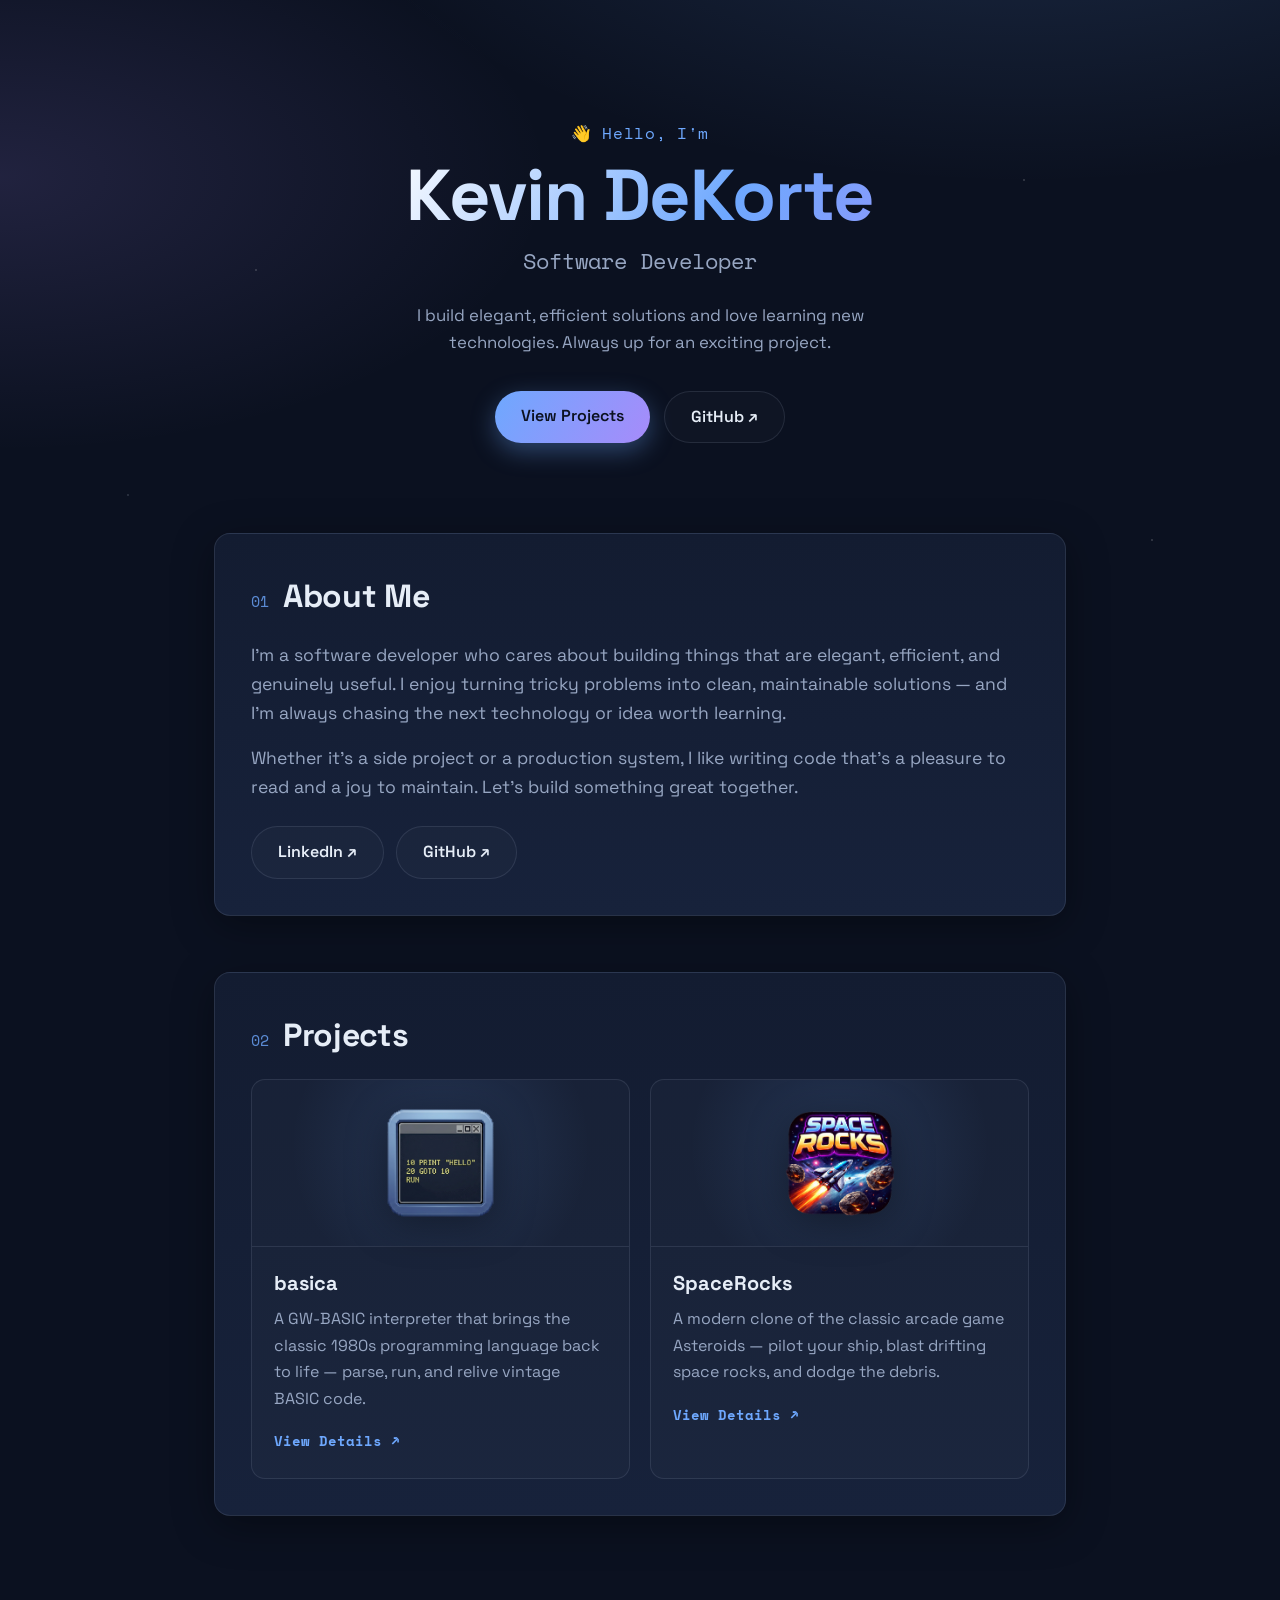
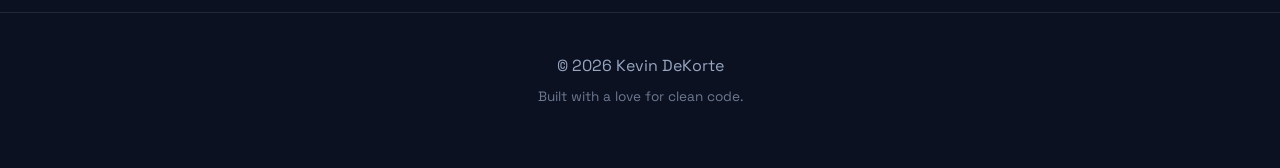
==== index.html @ 3522780a "Update project descriptions" ====
<!DOCTYPE html>
<html lang="en">
<head>
    <meta charset="UTF-8">
    <meta name="viewport" content="width=device-width, initial-scale=1.0">
    <meta name="description" content="Kevin DeKorte — Software Developer. Portfolio and projects.">
    <title>Kevin DeKorte — Software Developer</title>
    <link rel="preconnect" href="https://fonts.googleapis.com">
    <link rel="preconnect" href="https://fonts.gstatic.com" crossorigin>
    <link href="https://fonts.googleapis.com/css2?family=Space+Grotesk:wght@400;500;600;700&family=Space+Mono:wght@400;700&display=swap" rel="stylesheet">
    <link rel="stylesheet" href="style.css">
</head>
<body>
    <div class="stars" aria-hidden="true"></div>

    <header class="hero">
        <div class="hero-inner">
            <p class="eyebrow">👋 Hello, I'm</p>
            <h1>Kevin DeKorte</h1>
            <p class="tagline">Software Developer</p>
            <p class="hero-blurb">I build elegant, efficient solutions and love learning new technologies. Always up for an exciting project.</p>
            <div class="hero-actions">
                <a class="btn btn-primary" href="#projects">View Projects</a>
                <a class="btn btn-ghost" href="https://github.com/kdekorte" target="_blank" rel="noopener">GitHub ↗</a>
            </div>
        </div>
    </header>

    <main>
        <section id="about" class="section">
            <div class="section-head">
                <span class="section-index">01</span>
                <h2>About Me</h2>
            </div>
            <p class="lead">I'm a software developer who cares about building things that are elegant, efficient, and genuinely useful. I enjoy turning tricky problems into clean, maintainable solutions — and I'm always chasing the next technology or idea worth learning.</p>
            <p class="lead">Whether it's a side project or a production system, I like writing code that's a pleasure to read and a joy to maintain. Let's build something great together.</p>
            <div class="about-links">
                <a class="btn btn-ghost" href="https://www.linkedin.com/in/kevin-dekorte-9445943" target="_blank" rel="noopener">LinkedIn ↗</a>
                <a class="btn btn-ghost" href="https://github.com/kdekorte" target="_blank" rel="noopener">GitHub ↗</a>
            </div>
        </section>

        <section id="projects" class="section">
            <div class="section-head">
                <span class="section-index">02</span>
                <h2>Projects</h2>
            </div>
            <div class="project-grid">
                <article class="card">
                    <div class="card-media">
                        <img src="basica.png" alt="Basica icon" loading="lazy">
                    </div>
                    <div class="card-body">
                        <h3>basica</h3>
                        <p>A GW-BASIC interpreter that brings the classic 1980s programming language back to life — parse, run, and relive vintage BASIC code.</p>
                        <a class="card-link" href="https://github.com/kdekorte/basica" target="_blank" rel="noopener">View Details ↗</a>
                    </div>
                </article>

                <article class="card">
                    <div class="card-media">
                        <img src="Space Rocks arcade adventure in space.png" alt="SpaceRocks icon" loading="lazy">
                    </div>
                    <div class="card-body">
                        <h3>SpaceRocks</h3>
                        <p>A modern clone of the classic arcade game Asteroids — pilot your ship, blast drifting space rocks, and dodge the debris.</p>
                        <a class="card-link" href="https://github.com/kdekorte/SpaceRocks" target="_blank" rel="noopener">View Details ↗</a>
                    </div>
                </article>
            </div>
        </section>
    </main>

    <footer>
        <p>&copy; 2026 Kevin DeKorte</p>
        <p class="footer-sub">Built with a love for clean code.</p>
    </footer>
</body>
</html>
---- style.css ----
:root {
    --bg: #0b1120;
    --bg-elev: #131c31;
    --bg-card: #17223b;
    --border: rgba(148, 163, 184, 0.16);
    --text: #e6edf7;
    --muted: #97a6c2;
    --accent: #6ea8fe;
    --accent-2: #a78bfa;
    --radius: 16px;
    --shadow: 0 10px 40px rgba(0, 0, 0, 0.35);
    --maxw: 900px;
}

* {
    box-sizing: border-box;
}

html {
    scroll-behavior: smooth;
}

body {
    font-family: 'Space Grotesk', system-ui, sans-serif;
    margin: 0;
    padding: 0;
    color: var(--text);
    background:
        radial-gradient(1200px 600px at 80% -10%, rgba(110, 168, 254, 0.18), transparent 60%),
        radial-gradient(1000px 500px at 0% 10%, rgba(167, 139, 250, 0.14), transparent 55%),
        var(--bg);
    line-height: 1.65;
    min-height: 100vh;
    -webkit-font-smoothing: antialiased;
}

/* Subtle starfield */
.stars {
    position: fixed;
    inset: 0;
    z-index: -1;
    pointer-events: none;
    background-image:
        radial-gradient(1px 1px at 20% 30%, #fff, transparent),
        radial-gradient(1px 1px at 60% 70%, #cbd5e1, transparent),
        radial-gradient(1px 1px at 80% 20%, #fff, transparent),
        radial-gradient(1px 1px at 35% 85%, #dbeafe, transparent),
        radial-gradient(1px 1px at 90% 60%, #fff, transparent),
        radial-gradient(1px 1px at 10% 55%, #cbd5e1, transparent);
    background-size: 100% 100%;
    opacity: 0.5;
}

/* ---------- Hero ---------- */
.hero {
    text-align: center;
    padding: 120px 24px 90px;
}

.hero-inner {
    max-width: var(--maxw);
    margin: 0 auto;
    animation: rise 0.7s ease both;
}

.eyebrow {
    font-family: 'Space Mono', monospace;
    color: var(--accent);
    letter-spacing: 0.04em;
    margin: 0 0 12px;
}

.hero h1 {
    font-size: clamp(2.6rem, 7vw, 4.5rem);
    line-height: 1.05;
    margin: 0;
    background: linear-gradient(120deg, #fff 20%, var(--accent) 60%, var(--accent-2) 100%);
    -webkit-background-clip: text;
    background-clip: text;
    color: transparent;
    letter-spacing: -0.02em;
}

.tagline {
    font-family: 'Space Mono', monospace;
    font-size: clamp(1rem, 2.5vw, 1.35rem);
    color: var(--muted);
    margin: 10px 0 0;
}

.hero-blurb {
    max-width: 560px;
    margin: 22px auto 0;
    color: var(--muted);
    font-size: 1.05rem;
}

.hero-actions {
    display: flex;
    gap: 14px;
    justify-content: center;
    flex-wrap: wrap;
    margin-top: 34px;
}

.btn {
    display: inline-block;
    padding: 12px 26px;
    border-radius: 999px;
    font-weight: 600;
    text-decoration: none;
    transition: transform 0.15s ease, box-shadow 0.2s ease, background 0.2s ease;
}

.btn-primary {
    color: #0b1120;
    background: linear-gradient(120deg, var(--accent), var(--accent-2));
    box-shadow: 0 8px 24px rgba(110, 168, 254, 0.35);
}

.btn-primary:hover {
    transform: translateY(-2px);
    box-shadow: 0 12px 30px rgba(110, 168, 254, 0.45);
}

.btn-ghost {
    color: var(--text);
    border: 1px solid var(--border);
    background: rgba(255, 255, 255, 0.02);
}

.btn-ghost:hover {
    transform: translateY(-2px);
    border-color: var(--accent);
    color: var(--accent);
}

/* ---------- Sections ---------- */
main {
    max-width: var(--maxw);
    margin: 0 auto;
    padding: 0 24px 40px;
}

.section {
    margin: 0 0 56px;
    padding: 36px;
    background: linear-gradient(180deg, var(--bg-elev), var(--bg-card));
    border: 1px solid var(--border);
    border-radius: var(--radius);
    box-shadow: var(--shadow);
}

.section-head {
    display: flex;
    align-items: baseline;
    gap: 14px;
    margin-bottom: 18px;
}

.section-index {
    font-family: 'Space Mono', monospace;
    color: var(--accent);
    font-size: 0.95rem;
    opacity: 0.8;
}

.section h2 {
    margin: 0;
    font-size: clamp(1.5rem, 4vw, 2rem);
    letter-spacing: -0.01em;
}

.lead {
    margin: 0 0 16px;
    color: var(--muted);
    font-size: 1.1rem;
}

.lead:last-of-type {
    margin-bottom: 0;
}

.about-links {
    display: flex;
    gap: 12px;
    flex-wrap: wrap;
    margin-top: 24px;
}

/* ---------- Project cards ---------- */
.project-grid {
    display: grid;
    grid-template-columns: repeat(auto-fit, minmax(240px, 1fr));
    gap: 20px;
}

.card {
    display: flex;
    flex-direction: column;
    background: rgba(255, 255, 255, 0.02);
    border: 1px solid var(--border);
    border-radius: 14px;
    overflow: hidden;
    transition: transform 0.2s ease, border-color 0.2s ease, box-shadow 0.2s ease;
}

.card:hover {
    transform: translateY(-6px);
    border-color: var(--accent);
    box-shadow: 0 16px 40px rgba(0, 0, 0, 0.4);
}

.card-media {
    display: flex;
    align-items: center;
    justify-content: center;
    padding: 28px;
    background: radial-gradient(circle at 50% 40%, rgba(110, 168, 254, 0.15), transparent 70%);
}

.card-media img {
    width: 110px;
    height: 110px;
    object-fit: contain;
    filter: drop-shadow(0 8px 20px rgba(0, 0, 0, 0.4));
}

.card-body {
    padding: 20px 22px 24px;
    border-top: 1px solid var(--border);
}

.card-body h3 {
    margin: 0 0 6px;
    font-size: 1.25rem;
}

.card-body p {
    margin: 0 0 16px;
    color: var(--muted);
}

.card-link {
    font-family: 'Space Mono', monospace;
    font-size: 0.9rem;
    color: var(--accent);
    text-decoration: none;
    font-weight: 700;
}

.card-link:hover {
    color: var(--accent-2);
}

/* ---------- Footer ---------- */
footer {
    text-align: center;
    padding: 40px 24px 60px;
    color: var(--muted);
    border-top: 1px solid var(--border);
}

footer p {
    margin: 0;
}

.footer-sub {
    font-size: 0.85rem;
    opacity: 0.7;
    margin-top: 6px;
}

/* ---------- Animation ---------- */
@keyframes rise {
    from { opacity: 0; transform: translateY(18px); }
    to   { opacity: 1; transform: translateY(0); }
}

@media (prefers-reduced-motion: reduce) {
    * { animation: none !important; scroll-behavior: auto; }
}

/* ---------- Responsive ---------- */
@media (max-width: 600px) {
    .hero { padding: 80px 20px 60px; }
    .section { padding: 26px 20px; }
}
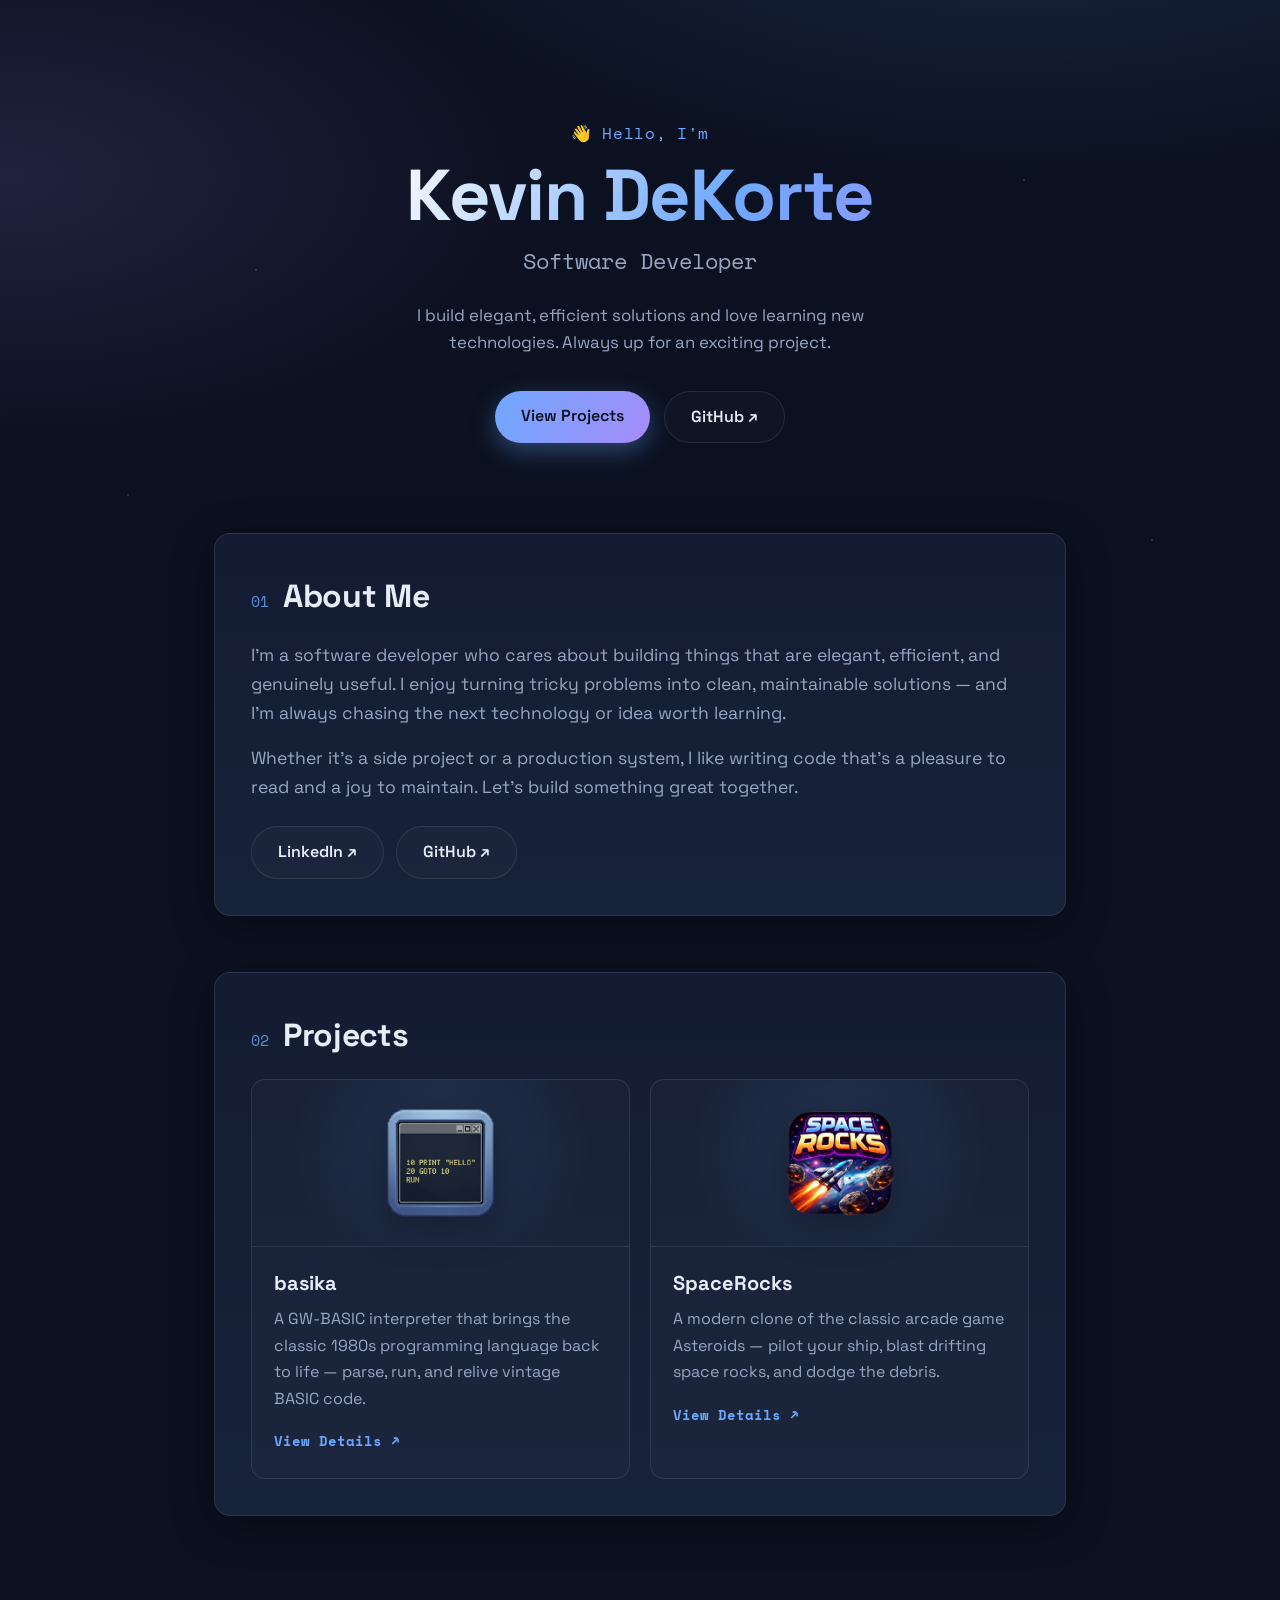
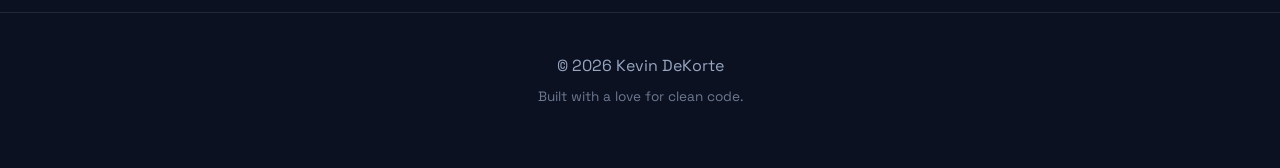
==== commit 9002efb7: "Rename basica to basika" ====
--- a/index.html
+++ b/index.html
@@ -48,12 +48,12 @@
             <div class="project-grid">
                 <article class="card">
                     <div class="card-media">
-                        <img src="basica.png" alt="Basica icon" loading="lazy">
+                        <img src="basika.png" alt="basika icon" loading="lazy">
                     </div>
                     <div class="card-body">
-                        <h3>basica</h3>
+                        <h3>basika</h3>
                         <p>A GW-BASIC interpreter that brings the classic 1980s programming language back to life — parse, run, and relive vintage BASIC code.</p>
-                        <a class="card-link" href="https://github.com/kdekorte/basica" target="_blank" rel="noopener">View Details ↗</a>
+                        <a class="card-link" href="https://github.com/kdekorte/basika" target="_blank" rel="noopener">View Details ↗</a>
                     </div>
                 </article>
 
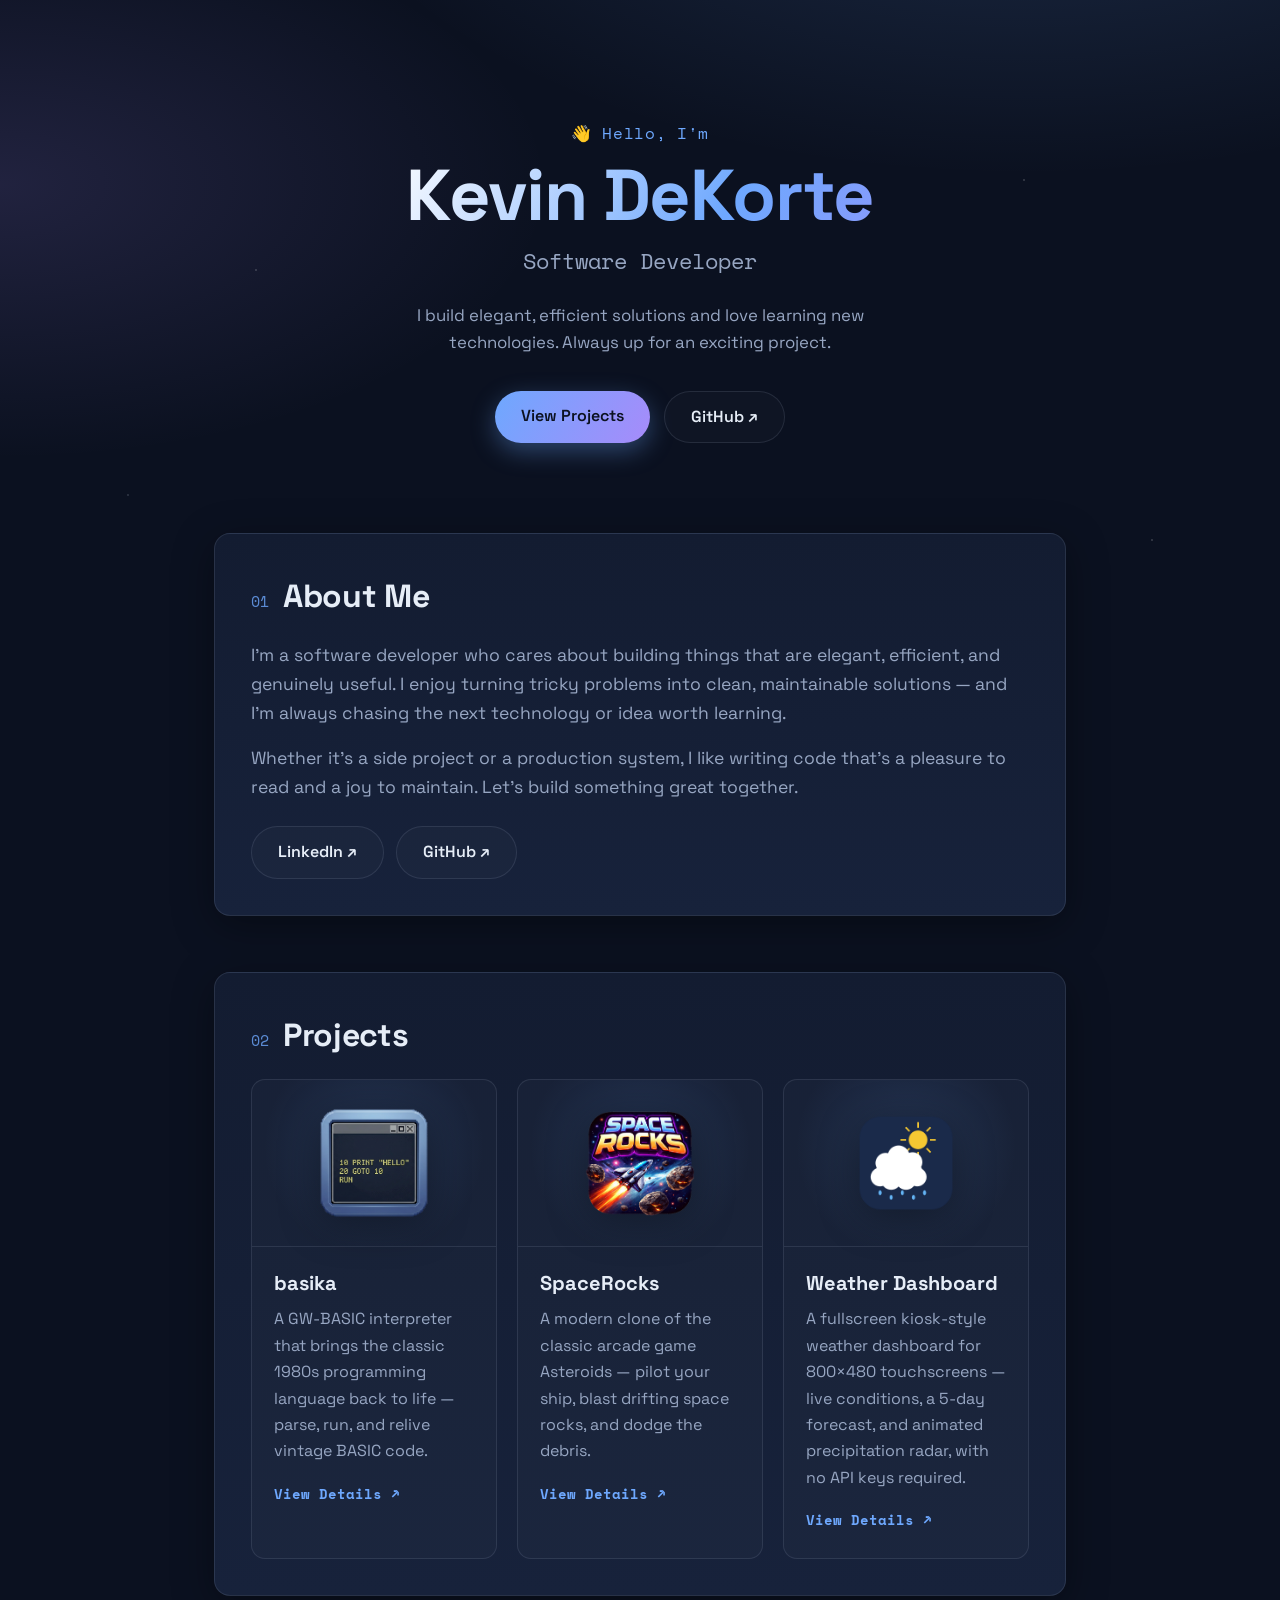
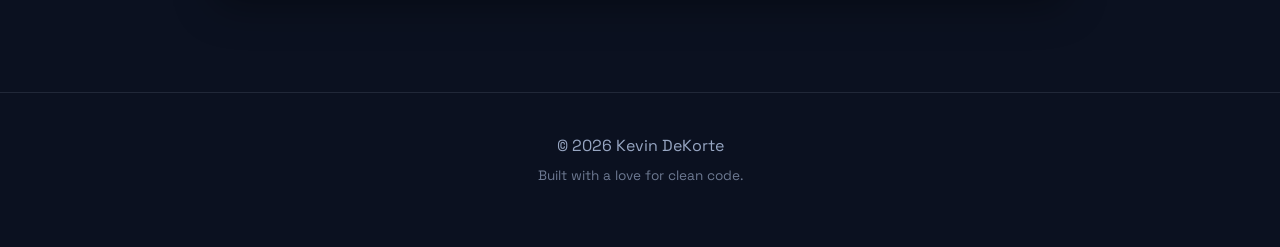
==== commit f2f25ba4: "Add Weather Dashboard project Third project card, linking to kdekorte/weather-dashboard. Uses the ap" ====
--- a/index.html
+++ b/index.html
@@ -67,6 +67,17 @@
                         <a class="card-link" href="https://github.com/kdekorte/SpaceRocks" target="_blank" rel="noopener">View Details ↗</a>
                     </div>
                 </article>
+
+                <article class="card">
+                    <div class="card-media">
+                        <img src="weather-dashboard.png" alt="Weather Dashboard icon" loading="lazy">
+                    </div>
+                    <div class="card-body">
+                        <h3>Weather Dashboard</h3>
+                        <p>A fullscreen kiosk-style weather dashboard for 800×480 touchscreens — live conditions, a 5-day forecast, and animated precipitation radar, with no API keys required.</p>
+                        <a class="card-link" href="https://github.com/kdekorte/weather-dashboard" target="_blank" rel="noopener">View Details ↗</a>
+                    </div>
+                </article>
             </div>
         </section>
     </main>
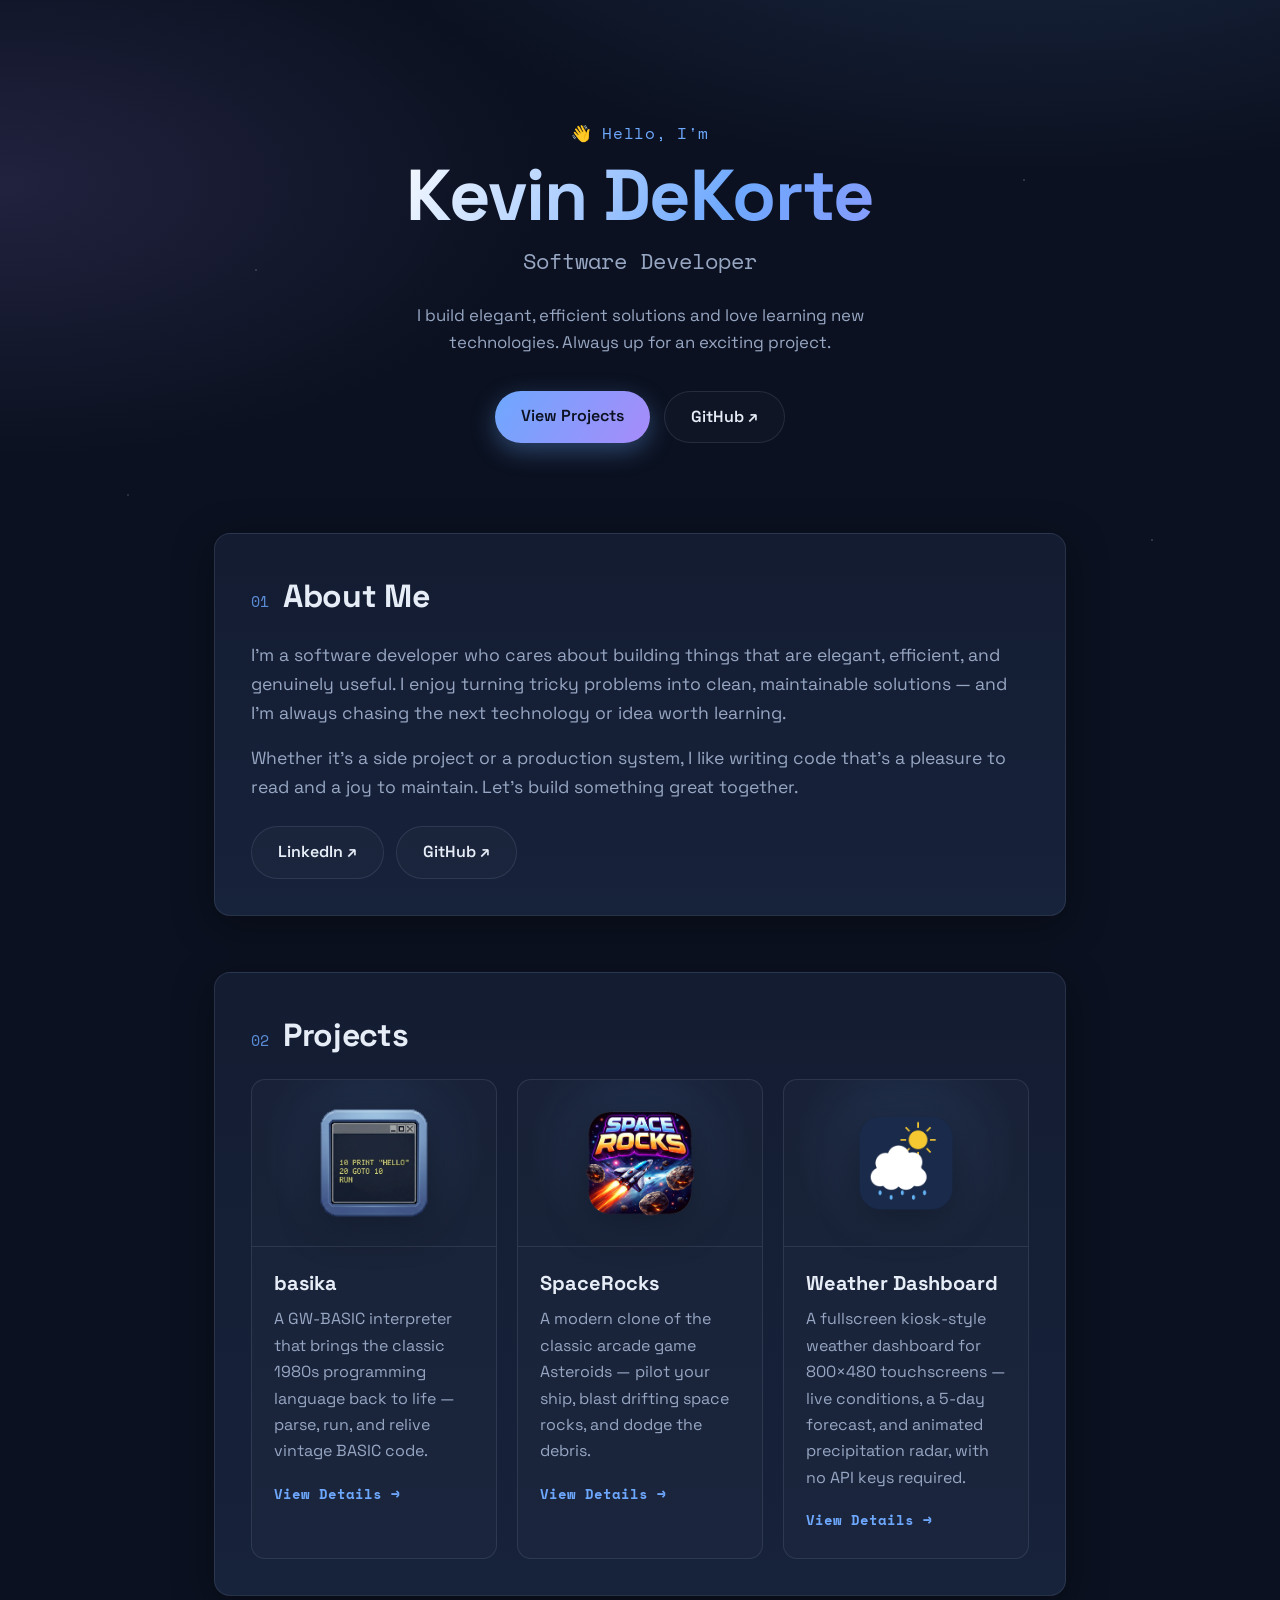
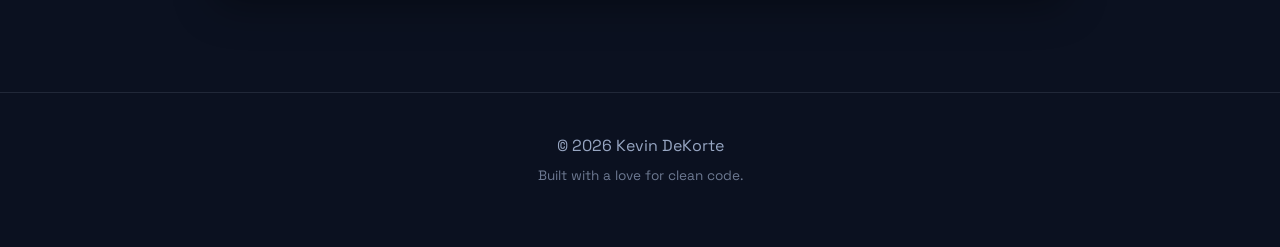
==== commit e611b0ad: "Add project detail pages with description and dev notes sections Add basika.html, spacerocks.html, a" ====
--- a/index.html
+++ b/index.html
@@ -1,5 +1,6 @@
 <!DOCTYPE html>
 <html lang="en">
+<script async src="https://pagead2.googlesyndication.com/pagead/js/adsbygoogle.js?client=ca-pub-9617520842418047" crossorigin="anonymous"></script>
 <head>
     <meta charset="UTF-8">
     <meta name="viewport" content="width=device-width, initial-scale=1.0">
@@ -53,7 +54,7 @@
                     <div class="card-body">
                         <h3>basika</h3>
                         <p>A GW-BASIC interpreter that brings the classic 1980s programming language back to life — parse, run, and relive vintage BASIC code.</p>
-                        <a class="card-link" href="https://github.com/kdekorte/basika" target="_blank" rel="noopener">View Details ↗</a>
+                        <a class="card-link" href="basika.html">View Details →</a>
                     </div>
                 </article>
 
@@ -64,7 +65,7 @@
                     <div class="card-body">
                         <h3>SpaceRocks</h3>
                         <p>A modern clone of the classic arcade game Asteroids — pilot your ship, blast drifting space rocks, and dodge the debris.</p>
-                        <a class="card-link" href="https://github.com/kdekorte/SpaceRocks" target="_blank" rel="noopener">View Details ↗</a>
+                        <a class="card-link" href="spacerocks.html">View Details →</a>
                     </div>
                 </article>
 
@@ -75,7 +76,7 @@
                     <div class="card-body">
                         <h3>Weather Dashboard</h3>
                         <p>A fullscreen kiosk-style weather dashboard for 800×480 touchscreens — live conditions, a 5-day forecast, and animated precipitation radar, with no API keys required.</p>
-                        <a class="card-link" href="https://github.com/kdekorte/weather-dashboard" target="_blank" rel="noopener">View Details ↗</a>
+                        <a class="card-link" href="weather-dashboard.html">View Details →</a>
                     </div>
                 </article>
             </div>
--- a/style.css
+++ b/style.css
@@ -253,6 +253,85 @@
     color: var(--accent-2);
 }
 
+/* ---------- Project detail header ---------- */
+.detail-hero {
+    text-align: center;
+    padding: 80px 24px 60px;
+}
+
+.detail-hero-inner {
+    max-width: var(--maxw);
+    margin: 0 auto;
+    display: flex;
+    flex-direction: column;
+    align-items: center;
+    animation: rise 0.7s ease both;
+}
+
+.back-link {
+    align-self: flex-start;
+    font-family: 'Space Mono', monospace;
+    font-size: 0.9rem;
+    color: var(--muted);
+    text-decoration: none;
+    margin-bottom: 28px;
+    transition: color 0.2s ease;
+}
+
+.back-link:hover {
+    color: var(--accent);
+}
+
+.detail-icon {
+    width: 110px;
+    height: 110px;
+    object-fit: contain;
+    filter: drop-shadow(0 8px 20px rgba(0, 0, 0, 0.4));
+    margin-bottom: 20px;
+}
+
+.detail-hero-inner h1 {
+    font-size: clamp(2rem, 6vw, 3rem);
+    margin: 0 0 20px;
+    background: linear-gradient(120deg, #fff 20%, var(--accent) 60%, var(--accent-2) 100%);
+    -webkit-background-clip: text;
+    background-clip: text;
+    color: transparent;
+    letter-spacing: -0.02em;
+}
+
+/* ---------- Development notes ---------- */
+.notes {
+    display: flex;
+    flex-direction: column;
+    gap: 20px;
+}
+
+.note {
+    padding: 18px 20px;
+    background: rgba(255, 255, 255, 0.02);
+    border: 1px solid var(--border);
+    border-left: 3px solid var(--accent);
+    border-radius: 10px;
+}
+
+.note-date {
+    font-family: 'Space Mono', monospace;
+    color: var(--accent);
+    font-size: 0.85rem;
+    margin: 0 0 8px;
+}
+
+.note p:last-child {
+    margin-bottom: 0;
+}
+
+.notes:empty::before {
+    content: "No development notes yet.";
+    color: var(--muted);
+    font-style: italic;
+}
+
 /* ---------- Footer ---------- */
 footer {
     text-align: center;
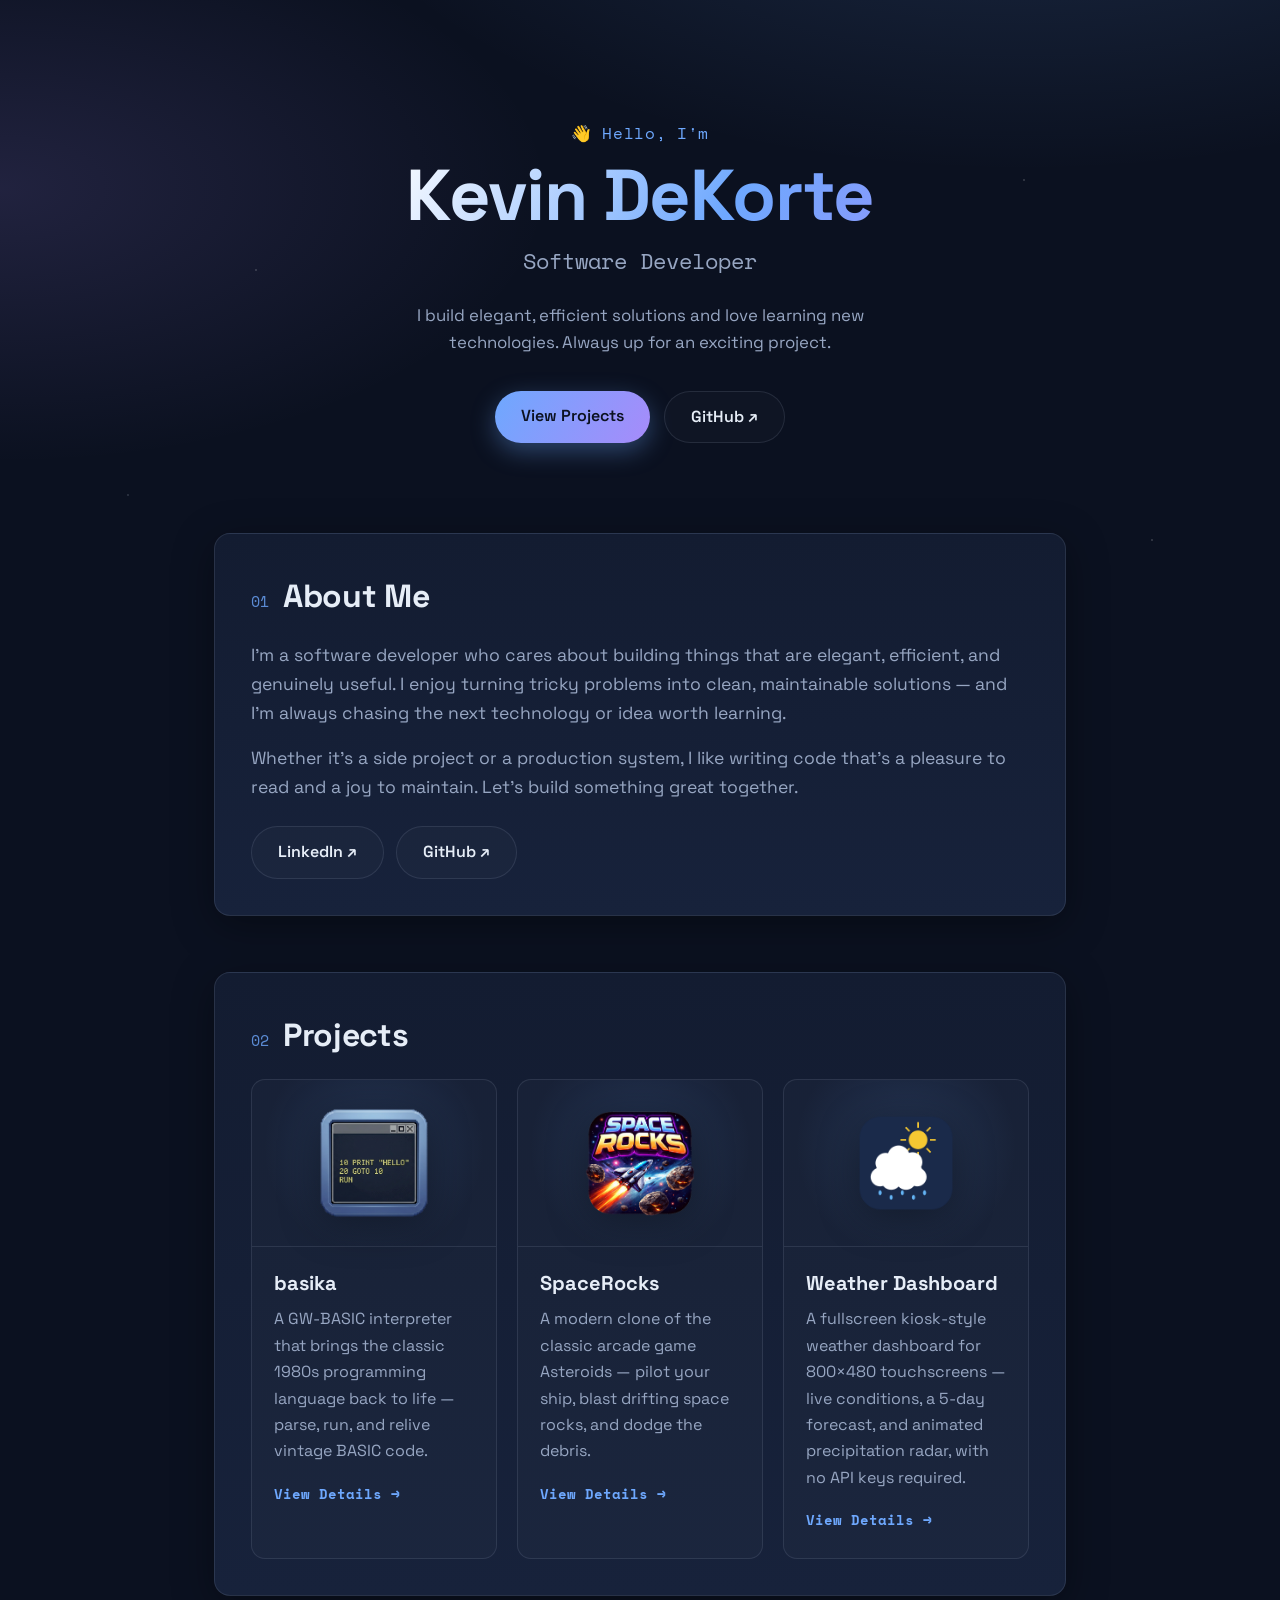
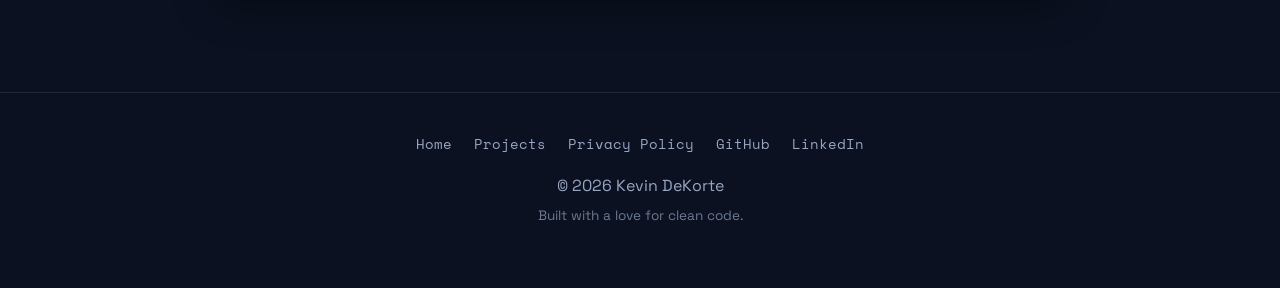
==== commit c7819253: "Expand project pages and prepare site for AdSense review - Add screenshots, features, and getting-st" ====
--- a/index.html
+++ b/index.html
@@ -1,11 +1,12 @@
 <!DOCTYPE html>
 <html lang="en">
-<script async src="https://pagead2.googlesyndication.com/pagead/js/adsbygoogle.js?client=ca-pub-9617520842418047" crossorigin="anonymous"></script>
 <head>
     <meta charset="UTF-8">
     <meta name="viewport" content="width=device-width, initial-scale=1.0">
     <meta name="description" content="Kevin DeKorte — Software Developer. Portfolio and projects.">
     <title>Kevin DeKorte — Software Developer</title>
+    <link rel="canonical" href="https://kdekorte.github.io/">
+    <script async src="https://pagead2.googlesyndication.com/pagead/js/adsbygoogle.js?client=ca-pub-9617520842418047" crossorigin="anonymous"></script>
     <link rel="preconnect" href="https://fonts.googleapis.com">
     <link rel="preconnect" href="https://fonts.gstatic.com" crossorigin>
     <link href="https://fonts.googleapis.com/css2?family=Space+Grotesk:wght@400;500;600;700&family=Space+Mono:wght@400;700&display=swap" rel="stylesheet">
@@ -84,6 +85,13 @@
     </main>
 
     <footer>
+        <nav class="footer-nav" aria-label="Site">
+            <a href="index.html">Home</a>
+            <a href="index.html#projects">Projects</a>
+            <a href="privacy.html">Privacy Policy</a>
+            <a href="https://github.com/kdekorte" target="_blank" rel="noopener">GitHub</a>
+            <a href="https://www.linkedin.com/in/kevin-dekorte-9445943" target="_blank" rel="noopener">LinkedIn</a>
+        </nav>
         <p>&copy; 2026 Kevin DeKorte</p>
         <p class="footer-sub">Built with a love for clean code.</p>
     </footer>
--- a/style.css
+++ b/style.css
@@ -300,6 +300,84 @@
     letter-spacing: -0.02em;
 }
 
+/* ---------- Project detail content ---------- */
+.screenshots {
+    display: flex;
+    flex-direction: column;
+    gap: 32px;
+}
+
+.screenshot {
+    margin: 0;
+}
+
+.screenshot img {
+    display: block;
+    width: 100%;
+    height: auto;
+    border-radius: 10px;
+    border: 1px solid var(--border);
+    box-shadow: 0 10px 30px rgba(0, 0, 0, 0.4);
+}
+
+.screenshot figcaption {
+    margin-top: 12px;
+    color: var(--muted);
+    font-size: 0.9rem;
+    text-align: center;
+}
+
+.feature-list {
+    margin: 0;
+    padding-left: 1.2em;
+    color: var(--muted);
+}
+
+.feature-list li {
+    margin-bottom: 10px;
+}
+
+.feature-list li:last-child {
+    margin-bottom: 0;
+}
+
+.feature-list strong {
+    color: var(--text);
+}
+
+.detail-sub {
+    margin: 24px 0 10px;
+    font-size: 1.1rem;
+}
+
+.section p {
+    color: var(--muted);
+}
+
+.section code {
+    font-family: 'Space Mono', monospace;
+    font-size: 0.88em;
+    color: var(--text);
+}
+
+.section pre {
+    margin: 0 0 16px;
+    padding: 16px 18px;
+    overflow-x: auto;
+    background: rgba(0, 0, 0, 0.3);
+    border: 1px solid var(--border);
+    border-radius: 10px;
+    line-height: 1.5;
+}
+
+.section pre:last-child {
+    margin-bottom: 0;
+}
+
+.section a:not(.btn) {
+    color: var(--accent);
+}
+
 /* ---------- Development notes ---------- */
 .notes {
     display: flex;
@@ -344,6 +422,26 @@
     margin: 0;
 }
 
+.footer-nav {
+    display: flex;
+    flex-wrap: wrap;
+    justify-content: center;
+    gap: 8px 22px;
+    margin-bottom: 18px;
+}
+
+.footer-nav a {
+    font-family: 'Space Mono', monospace;
+    font-size: 0.85rem;
+    color: var(--muted);
+    text-decoration: none;
+    transition: color 0.2s ease;
+}
+
+.footer-nav a:hover {
+    color: var(--accent);
+}
+
 .footer-sub {
     font-size: 0.85rem;
     opacity: 0.7;
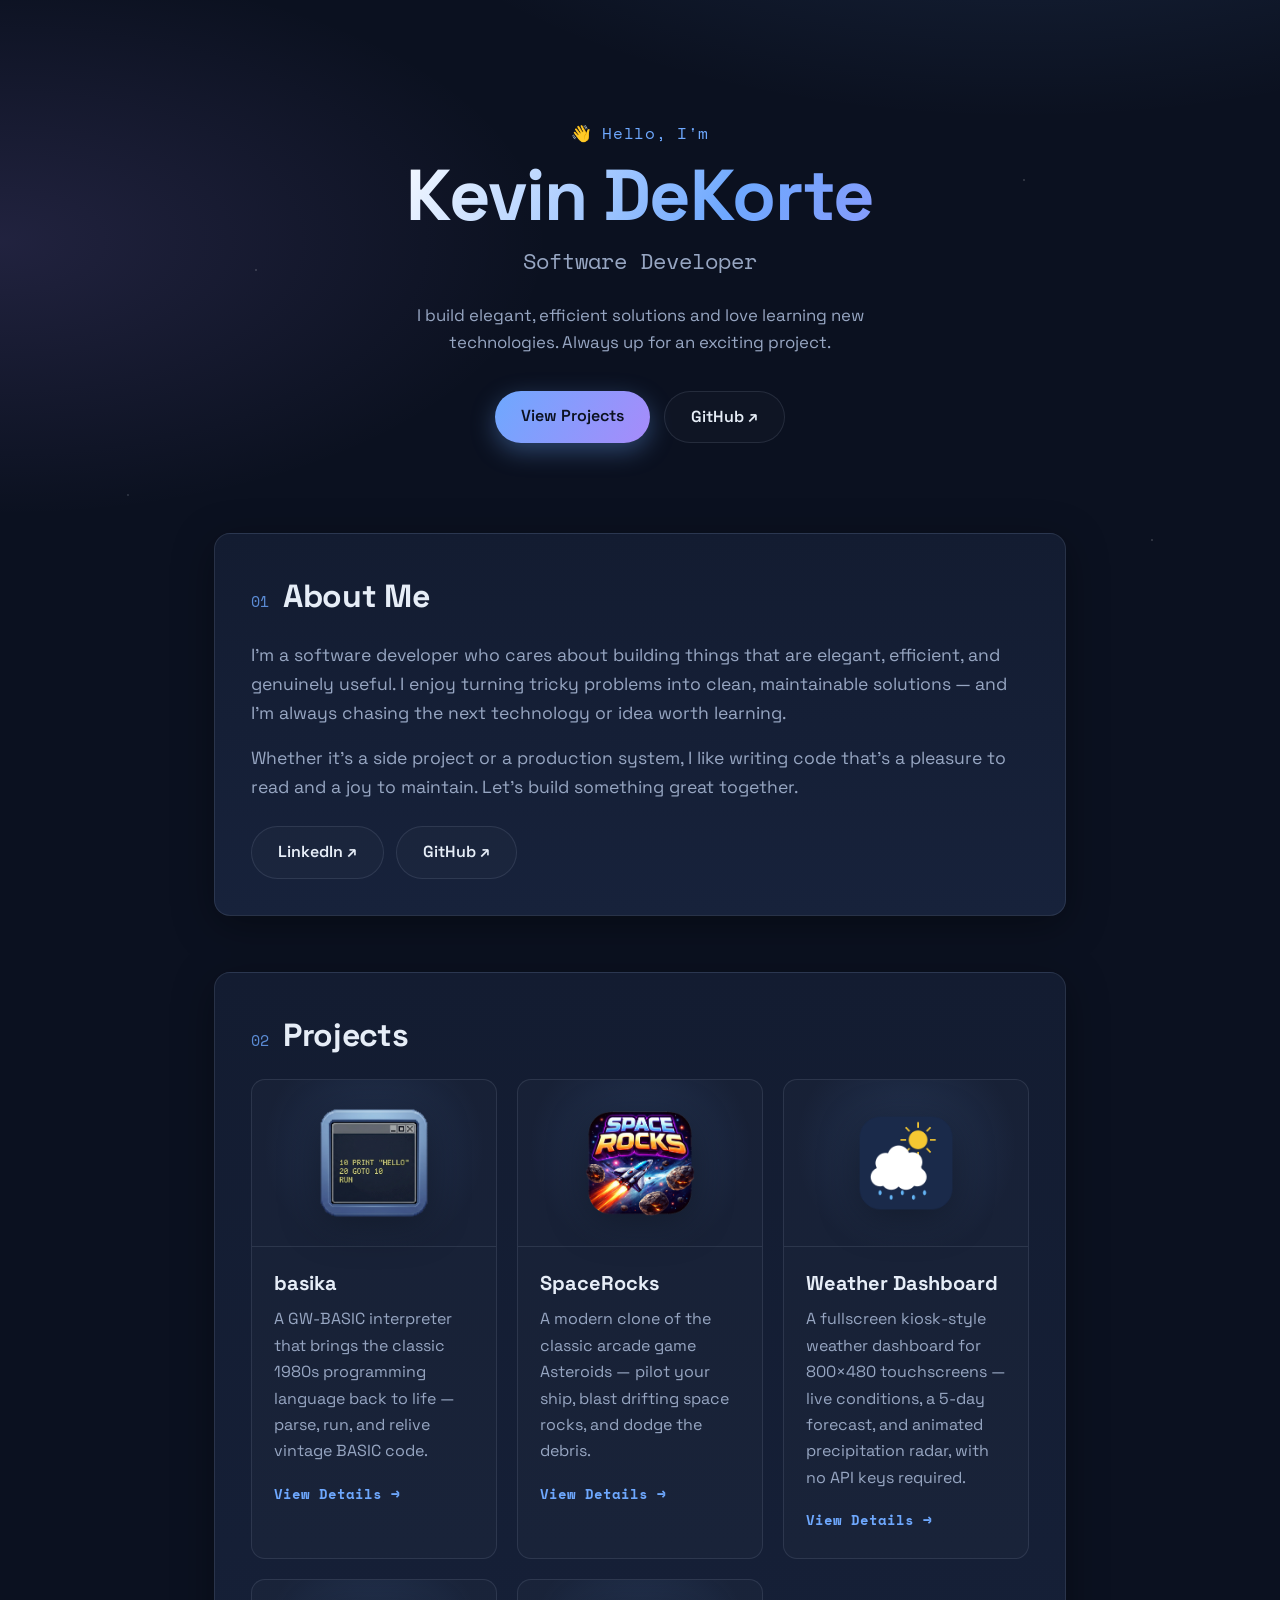
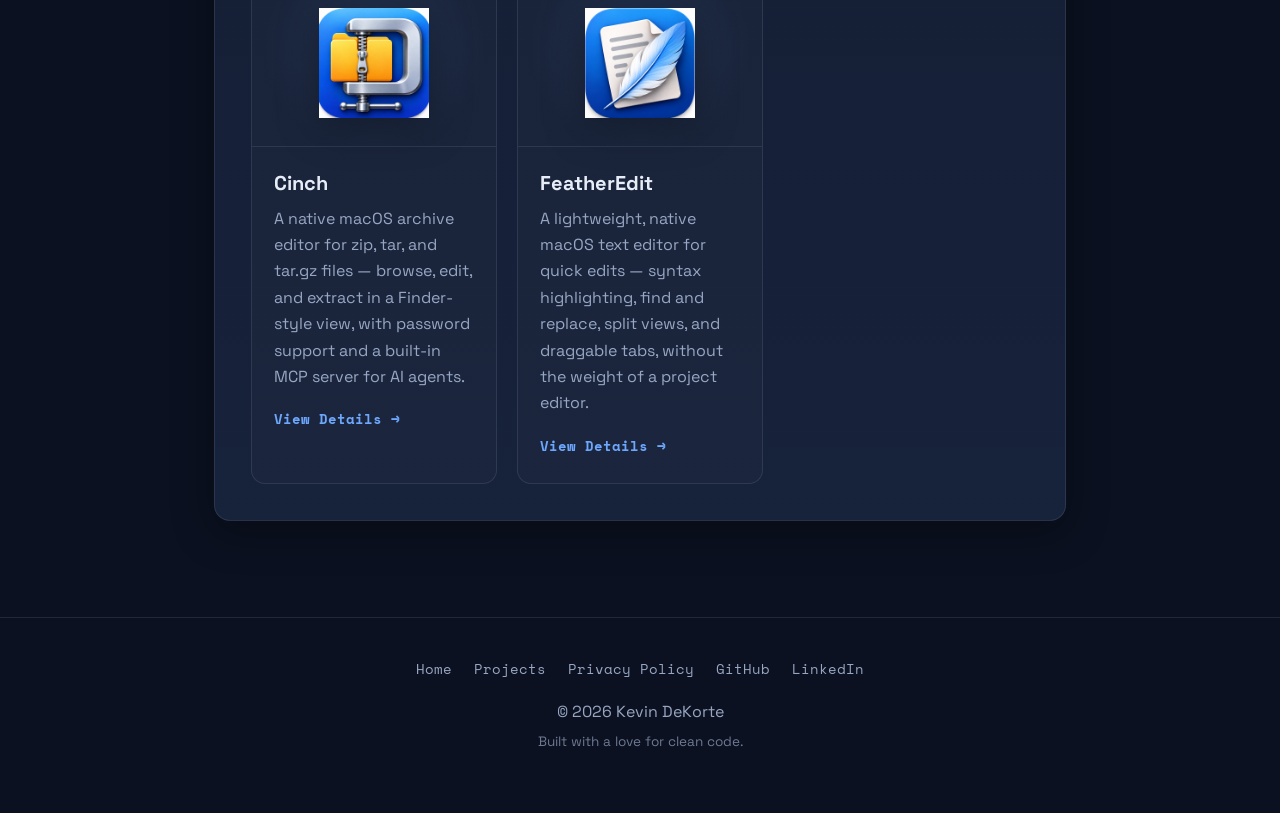
==== commit 1f249b2b: "Add Cinch and FeatherEdit projects" ====
--- a/index.html
+++ b/index.html
@@ -50,7 +50,7 @@
             <div class="project-grid">
                 <article class="card">
                     <div class="card-media">
-                        <img src="basika.png" alt="basika icon" loading="lazy">
+                        <img src="images/basika/icon.png" alt="basika icon" loading="lazy">
                     </div>
                     <div class="card-body">
                         <h3>basika</h3>
@@ -61,7 +61,7 @@
 
                 <article class="card">
                     <div class="card-media">
-                        <img src="Space Rocks arcade adventure in space.png" alt="SpaceRocks icon" loading="lazy">
+                        <img src="images/spacerocks/icon.png" alt="SpaceRocks icon" loading="lazy">
                     </div>
                     <div class="card-body">
                         <h3>SpaceRocks</h3>
@@ -72,12 +72,34 @@
 
                 <article class="card">
                     <div class="card-media">
-                        <img src="weather-dashboard.png" alt="Weather Dashboard icon" loading="lazy">
+                        <img src="images/weather-dashboard/icon.png" alt="Weather Dashboard icon" loading="lazy">
                     </div>
                     <div class="card-body">
                         <h3>Weather Dashboard</h3>
                         <p>A fullscreen kiosk-style weather dashboard for 800×480 touchscreens — live conditions, a 5-day forecast, and animated precipitation radar, with no API keys required.</p>
                         <a class="card-link" href="weather-dashboard.html">View Details →</a>
+                    </div>
+                </article>
+
+                <article class="card">
+                    <div class="card-media">
+                        <img src="images/cinch/icon.png" alt="Cinch icon" loading="lazy">
+                    </div>
+                    <div class="card-body">
+                        <h3>Cinch</h3>
+                        <p>A native macOS archive editor for zip, tar, and tar.gz files — browse, edit, and extract in a Finder-style view, with password support and a built-in MCP server for AI agents.</p>
+                        <a class="card-link" href="cinch.html">View Details →</a>
+                    </div>
+                </article>
+
+                <article class="card">
+                    <div class="card-media">
+                        <img src="images/featheredit/icon.png" alt="FeatherEdit icon" loading="lazy">
+                    </div>
+                    <div class="card-body">
+                        <h3>FeatherEdit</h3>
+                        <p>A lightweight, native macOS text editor for quick edits — syntax highlighting, find and replace, split views, and draggable tabs, without the weight of a project editor.</p>
+                        <a class="card-link" href="featheredit.html">View Details →</a>
                     </div>
                 </article>
             </div>
--- a/style.css
+++ b/style.css
@@ -327,6 +327,124 @@
     text-align: center;
 }
 
+.video-embed {
+    position: relative;
+    aspect-ratio: 16 / 9;
+    border-radius: 10px;
+    border: 1px solid var(--border);
+    box-shadow: 0 10px 30px rgba(0, 0, 0, 0.4);
+    overflow: hidden;
+    background: #000;
+}
+
+.video-embed iframe {
+    position: absolute;
+    inset: 0;
+    width: 100%;
+    height: 100%;
+    border: 0;
+}
+
+/* Gallery: thumbnail grid that opens a lightbox */
+.screenshots.gallery {
+    display: grid;
+    grid-template-columns: repeat(2, minmax(0, 1fr));
+    gap: 24px;
+}
+
+.gallery .screenshot img {
+    aspect-ratio: 5 / 4;
+    object-fit: cover;
+    object-position: top;
+    cursor: zoom-in;
+    transition: transform 0.2s ease, border-color 0.2s ease;
+}
+
+.gallery .screenshot img:hover,
+.gallery .screenshot img:focus-visible {
+    transform: translateY(-3px);
+    border-color: var(--accent);
+    outline: none;
+}
+
+.gallery .screenshot figcaption {
+    font-size: 0.85rem;
+}
+
+.lightbox {
+    width: 100vw;
+    height: 100vh;
+    max-width: none;
+    max-height: none;
+    margin: 0;
+    padding: 0;
+    border: none;
+    background: transparent;
+    color: var(--text);
+}
+
+.lightbox::backdrop {
+    background: rgba(5, 9, 18, 0.97);
+    backdrop-filter: blur(6px);
+}
+
+.lightbox-figure {
+    height: 100%;
+    margin: 0;
+    padding: 56px 72px 24px;
+    display: flex;
+    flex-direction: column;
+    align-items: center;
+    justify-content: center;
+    gap: 14px;
+}
+
+.lightbox-figure img {
+    max-width: 100%;
+    max-height: calc(100vh - 150px);
+    object-fit: contain;
+    border-radius: 10px;
+    box-shadow: var(--shadow);
+}
+
+.lightbox-figure figcaption {
+    max-width: 760px;
+    color: var(--muted);
+    font-size: 0.95rem;
+    text-align: center;
+}
+
+.lightbox-count {
+    font-family: 'Space Mono', monospace;
+    font-size: 0.8rem;
+    color: var(--muted);
+}
+
+.lightbox button {
+    position: absolute;
+    width: 44px;
+    height: 44px;
+    border-radius: 50%;
+    border: 1px solid var(--border);
+    background: var(--bg-card);
+    color: var(--text);
+    font: inherit;
+    font-size: 1.3rem;
+    line-height: 1;
+    cursor: pointer;
+}
+
+.lightbox button:hover,
+.lightbox button:focus-visible {
+    border-color: var(--accent);
+    color: var(--accent);
+    outline: none;
+}
+
+.lightbox-close { top: 12px; right: 12px; }
+.lightbox-prev { left: 14px; top: 50%; transform: translateY(-50%); }
+.lightbox-next { right: 14px; top: 50%; transform: translateY(-50%); }
+
 .feature-list {
     margin: 0;
     padding-left: 1.2em;
@@ -462,4 +580,10 @@
 @media (max-width: 600px) {
     .hero { padding: 80px 20px 60px; }
     .section { padding: 26px 20px; }
-}
+    .screenshots.gallery { grid-template-columns: 1fr; }
+    .lightbox-figure { padding: 64px 16px 80px; }
+    .lightbox-figure img { max-height: calc(100vh - 220px); }
+    .lightbox-prev, .lightbox-next { top: auto; bottom: 16px; transform: none; }
+    .lightbox-prev { left: calc(50% - 56px); }
+    .lightbox-next { right: calc(50% - 56px); }
+}
